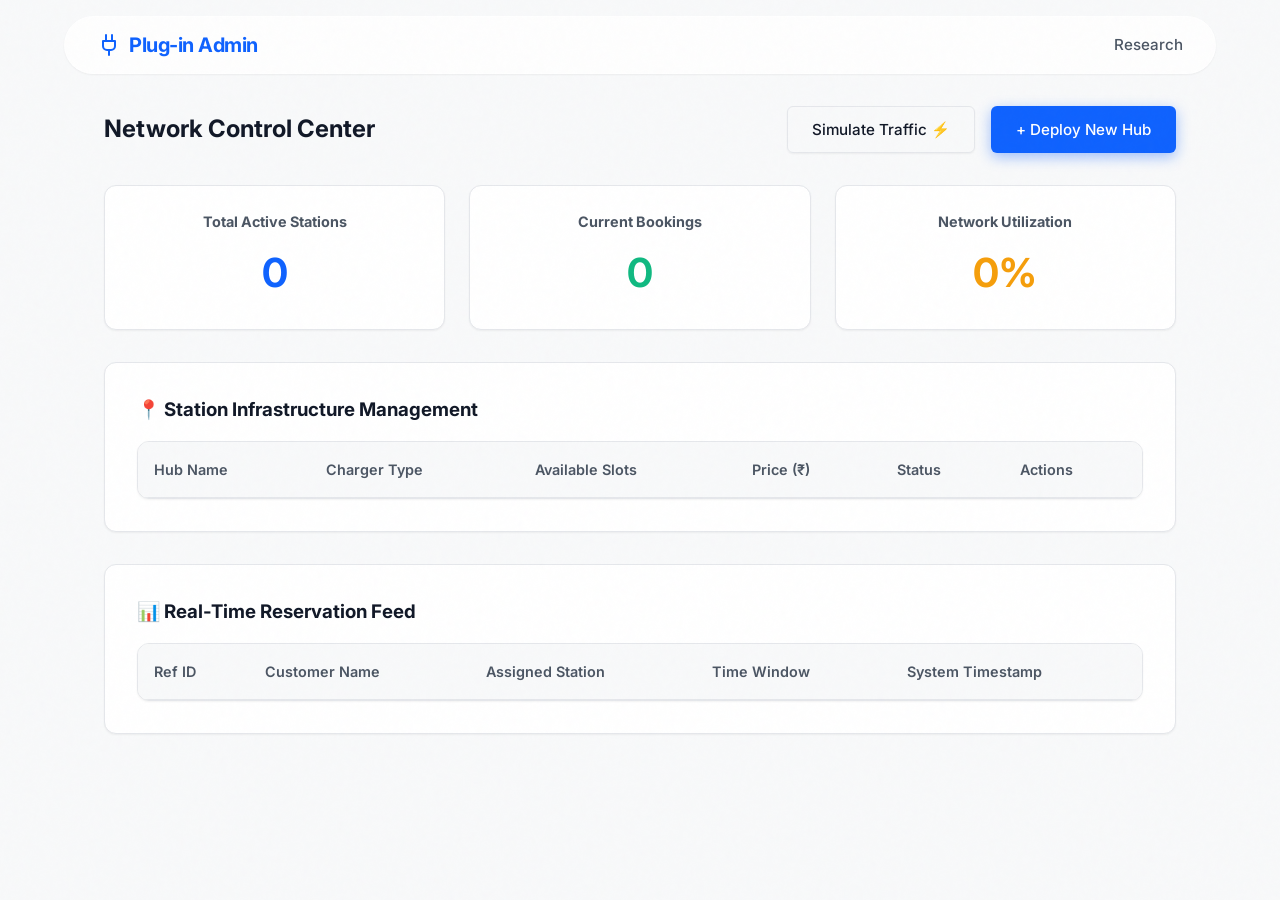
==== frontend/admin.html @ 29a3dc93 "Complete branding overhaul to Plug-in, added safe range check, and fixed booking logic" ====
<!DOCTYPE html>
<html lang="en">
<head>
    <meta charset="UTF-8">
    <meta name="viewport" content="width=device-width, initial-scale=1.0">
    <title>Admin Dashboard | Plug-in</title>
    <link rel="icon" href="data:image/svg+xml,<svg xmlns=%22http://www.w3.org/2000/svg%22 viewBox=%220 0 24 24%22 fill=%22none%22 stroke=%22currentColor%22 stroke-width=%222%22 stroke-linecap=%22round%22 stroke-linejoin=%22round%22><path d=%22M12 22v-5%22/><path d=%22M9 8V2%22/><path d=%22M15 8V2%22/><path d=%22M18 8v5a4 4 0 0 1-4 4h-4a4 4 0 0 1-4-4V8Z%22/></svg>">
    <link rel="stylesheet" href="style.css">
</head>
<body style="background-color: var(--background-color);">
    <div id="page-loader">
        <div class="spinner"></div>
    </div>

    <nav style="margin-bottom: 2rem;">
        <a href="index.html" class="logo">
            <svg width="24" height="24" viewBox="0 0 24 24" fill="none" stroke="currentColor" stroke-width="2" stroke-linecap="round" stroke-linejoin="round">
                <path d="M12 22v-5"/><path d="M9 8V2"/><path d="M15 8V2"/><path d="M18 8v5a4 4 0 0 1-4 4h-4a4 4 0 0 1-4-4V8Z"/>
            </svg>
            Plug-in Admin
        </a>
        <div class="nav-links">
            <a href="research.html">Research</a>
        </div>
    </nav>

    <main class="container fade-up" style="padding-top: 0;">
        <div class="controls-bar">
            <h2>Network Control Center</h2>
            <div style="display: flex; gap: 1rem;">
                <button class="btn btn-secondary" onclick="simulateTraffic()">Simulate Traffic ⚡</button>
                <button class="btn" onclick="openAddStationModal()">+ Deploy New Hub</button>
            </div>
        </div>

        <!-- Dashboard Stats -->
        <div class="card-grid mb-2">
            <div class="admin-card" style="padding: 1.5rem; text-align: center; margin-bottom: 0;">
                <h4 style="color: var(--text-secondary); font-size: 0.9rem; margin-bottom: 0.5rem;">Total Active Stations</h4>
                <div style="font-size: 2.5rem; font-weight: 700; color: var(--primary-color);" id="stat-stations">0</div>
            </div>
            <div class="admin-card" style="padding: 1.5rem; text-align: center; margin-bottom: 0;">
                <h4 style="color: var(--text-secondary); font-size: 0.9rem; margin-bottom: 0.5rem;">Current Bookings</h4>
                <div style="font-size: 2.5rem; font-weight: 700; color: var(--success-color);" id="stat-bookings">0</div>
            </div>
            <div class="admin-card" style="padding: 1.5rem; text-align: center; margin-bottom: 0;">
                <h4 style="color: var(--text-secondary); font-size: 0.9rem; margin-bottom: 0.5rem;">Network Utilization</h4>
                <div style="font-size: 2.5rem; font-weight: 700; color: var(--warning-color);" id="stat-utilization">0%</div>
            </div>
        </div>

        <div class="admin-card">
            <h3 style="margin-bottom: 1rem; display: flex; align-items: center; gap: 0.5rem;">📍 Station Infrastructure Management</h3>
            <div class="table-container">
                <table id="admin-stations-table">
                    <thead>
                        <tr>
                            <th>Hub Name</th>
                            <th>Charger Type</th>
                            <th>Available Slots</th>
                            <th>Price (₹)</th>
                            <th>Status</th>
                            <th>Actions</th>
                        </tr>
                    </thead>
                    <tbody id="admin-stations-body">
                        <!-- Populated by JS -->
                    </tbody>
                </table>
            </div>
        </div>
        
        <div class="admin-card">
            <h3 style="margin-bottom: 1rem; display: flex; align-items: center; gap: 0.5rem;">📊 Real-Time Reservation Feed</h3>
            <div class="table-container">
                <table id="admin-bookings-table">
                    <thead>
                        <tr>
                            <th>Ref ID</th>
                            <th>Customer Name</th>
                            <th>Assigned Station</th>
                            <th>Time Window</th>
                            <th>System Timestamp</th>
                        </tr>
                    </thead>
                    <tbody id="admin-bookings-body">
                        <!-- Populated by JS -->
                    </tbody>
                </table>
            </div>
        </div>
    </main>

    <!-- Add Station Modal -->
    <div class="modal-overlay" id="add-station-modal">
        <div class="modal">
            <div class="modal-header">
                <h3 class="modal-title">Deploy New Hub</h3>
                <button class="close-btn" onclick="closeModal('add-station-modal')">&times;</button>
            </div>
            <form id="add-station-form" onsubmit="addStation(event)">
                <div class="form-group"><input type="text" id="s-name" class="form-control" placeholder="Station Name" required></div>
                <div class="form-group"><input type="text" id="s-address" class="form-control" placeholder="Physical Address" required></div>
                <div style="display: flex; gap: 1rem;">
                    <div class="form-group"><input type="number" step="any" id="s-lat" class="form-control" placeholder="Latitude (e.g. 23.23)" required></div>
                    <div class="form-group"><input type="number" step="any" id="s-lng" class="form-control" placeholder="Longitude (e.g. 77.43)" required></div>
                    <div class="form-group"><input type="number" id="s-slots" class="form-control" placeholder="Total Slots" required></div>
                </div>
                <div style="display: flex; gap: 1rem;">
                    <div class="form-group">
                        <select id="s-type" class="form-control" required>
                            <option value="">Select Charger Type...</option>
                            <option value="DC Fast Charging (50kW)">DC Fast Charging (50kW)</option>
                            <option value="DC Ultra-Fast (150kW)">DC Ultra-Fast (150kW)</option>
                            <option value="Level 2 AC (22kW)">Level 2 AC (22kW)</option>
                        </select>
                    </div>
                    <div class="form-group"><input type="number" step="any" id="s-price" class="form-control" placeholder="Price/kWh (₹)" required></div>
                </div>
                <button type="submit" class="btn" style="width: 100%;">Initialize Station</button>
            </form>
        </div>
    </div>

    <!-- Update Slots Modal -->
    <div class="modal-overlay" id="update-slots-modal">
        <div class="modal">
            <div class="modal-header">
                <h3 class="modal-title">Manual Override: Slots</h3>
                <button class="close-btn" onclick="closeModal('update-slots-modal')">&times;</button>
            </div>
            <form onsubmit="updateSlots(event)">
                <input type="hidden" id="u-id">
                <div class="form-group">
                    <label class="form-label">Available Slots</label>
                    <input type="number" id="u-slots" class="form-control" required>
                </div>
                <button type="submit" class="btn" style="width: 100%;">Sync to Network</button>
            </form>
        </div>
    </div>

    <script src="script.js"></script>
    <script>
        let globalStations = [];

        document.addEventListener('DOMContentLoaded', () => {
            loadAdminData();
        });

        async function loadAdminData() {
            try {
                // Load Stations
                const sRes = await fetch(`${API_BASE_URL}/stations`);
                const sData = await sRes.json();
                globalStations = sData.data;
                renderAdminStations(globalStations);

                // Load Bookings
                const bRes = await fetch(`${API_BASE_URL}/bookings`);
                const bData = await bRes.json();
                renderAdminBookings(bData.data);
                
                // Update Stats
                updateDashboardStats(globalStations, bData.data);
            } catch (error) {
                console.error(error);
            }
        }

        function updateDashboardStats(stations, bookings) {
            document.getElementById('stat-stations').innerText = stations.length;
            document.getElementById('stat-bookings').innerText = bookings.length;
            
            let totalSlots = 0;
            let occupiedSlots = bookings.length; // rough proxy for demo
            
            stations.forEach(s => { totalSlots += (s.slots_available + 2); }); // fake total capacity
            
            if (totalSlots > 0) {
                const util = Math.min(100, Math.round((occupiedSlots / totalSlots) * 100));
                document.getElementById('stat-utilization').innerText = `${util}%`;
            }
        }

        function renderAdminStations(stations) {
            const tbody = document.getElementById('admin-stations-body');
            tbody.innerHTML = '';
            stations.forEach(s => {
                let statusBadge = s.slots_available > 0 ? '<span class="tag tag-success">Online</span>' : '<span class="tag tag-error">Congested</span>';
                
                tbody.innerHTML += `
                    <tr>
                        <td style="font-weight:600;">${s.name}</td>
                        <td><span style="font-size:0.85rem; color:var(--text-secondary);">${s.type}</span></td>
                        <td><span class="tag ${s.slots_available > 0 ? 'tag-success' : 'tag-error'}">${s.slots_available} Slots</span></td>
                        <td>₹${s.price_per_kwh}</td>
                        <td>${statusBadge}</td>
                        <td>
                            <button class="btn-outline" style="padding: 0.2rem 0.5rem; font-size: 0.8rem; margin-right: 0.5rem;" onclick="openUpdateModal('${s._id}', ${s.slots_available})">Edit</button>
                            <button class="btn-outline" style="color: var(--error-color); border-color: var(--error-color); padding: 0.2rem 0.5rem; font-size: 0.8rem;" onclick="deleteStation('${s._id}')">Remove</button>
                        </td>
                    </tr>
                `;
            });
        }

        function renderAdminBookings(bookings) {
            const tbody = document.getElementById('admin-bookings-body');
            tbody.innerHTML = '';
            
            if (bookings.length === 0) {
                tbody.innerHTML = '<tr><td colspan="5" class="text-center" style="padding: 2rem; color: var(--text-secondary);">No active bookings on the network.</td></tr>';
                return;
            }
            
            bookings.reverse().forEach(b => {
                tbody.innerHTML += `
                    <tr>
                        <td style="font-family: monospace; color: var(--primary-color);">${b._id.substring(0,8).toUpperCase()}</td>
                        <td style="font-weight: 500;">${b.user_name}</td>
                        <td>${b.station_name}</td>
                        <td><span class="tag tag-warning">${b.time_slot}</span></td>
                        <td style="color: var(--text-secondary); font-size: 0.8rem;">${b.booking_date || 'Just now'}</td>
                    </tr>
                `;
            });
        }

        function openAddStationModal() {
            document.getElementById('add-station-modal').classList.add('active');
        }

        function openUpdateModal(id, slots) {
            document.getElementById('u-id').value = id;
            document.getElementById('u-slots').value = slots;
            document.getElementById('update-slots-modal').classList.add('active');
        }

        async function addStation(e) {
            e.preventDefault();
            const btn = e.target.querySelector('button[type="submit"]');
            btn.innerText = "Deploying...";
            
            const payload = {
                name: document.getElementById('s-name').value,
                address: document.getElementById('s-address').value,
                lat: parseFloat(document.getElementById('s-lat').value),
                lng: parseFloat(document.getElementById('s-lng').value),
                slots_available: parseInt(document.getElementById('s-slots').value),
                type: document.getElementById('s-type').value,
                price_per_kwh: parseFloat(document.getElementById('s-price').value)
            };

            await fetch(`${API_BASE_URL}/stations`, {
                method: 'POST',
                headers: { 'Content-Type': 'application/json' },
                body: JSON.stringify(payload)
            });
            
            btn.innerText = "Initialize Station";
            closeModal('add-station-modal');
            document.getElementById('add-station-form').reset();
            loadAdminData();
        }

        async function deleteStation(id) {
            if(!confirm("CRITICAL: Decommission this station from the network?")) return;
            await fetch(`${API_BASE_URL}/stations/${id}`, { method: 'DELETE' });
            loadAdminData();
        }

        async function updateSlots(e) {
            e.preventDefault();
            const id = document.getElementById('u-id').value;
            const slots = document.getElementById('u-slots').value;
            await fetch(`${API_BASE_URL}/stations/${id}/slots`, {
                method: 'PUT',
                headers: { 'Content-Type': 'application/json' },
                body: JSON.stringify({ slots_available: slots })
            });
            closeModal('update-slots-modal');
            loadAdminData();
        }
        
        // Fun hackathon demo feature
        async function simulateTraffic() {
            if(!confirm("This will randomly decrease slots to simulate live network traffic. Proceed?")) return;
            
            if(globalStations.length === 0) return;
            
            // Pick a random station that has slots
            const availableStations = globalStations.filter(s => s.slots_available > 0);
            if(availableStations.length === 0) {
                alert("All stations are currently full!");
                return;
            }
            
            const randomStation = availableStations[Math.floor(Math.random() * availableStations.length)];
            const newSlots = randomStation.slots_available - 1;
            
            await fetch(`${API_BASE_URL}/stations/${randomStation._id}/slots`, {
                method: 'PUT',
                headers: { 'Content-Type': 'application/json' },
                body: JSON.stringify({ slots_available: newSlots })
            });
            
            alert(`Simulated 1 vehicle arriving at ${randomStation.name}.`);
            loadAdminData();
        }
    </script>
</body>
</html>
---- frontend/style.css ----
@import url('https://fonts.googleapis.com/css2?family=Inter:wght@300;400;500;600;700&display=swap');

:root {
    --primary-color: #0F62FE; /* IBM Blue / Trustworthy Blue */
    --primary-hover: #0353E9;
    --secondary-color: #001D6C;
    --background-color: #F8F9FA;
    --surface-color: #FFFFFF;
    --text-primary: #111827;
    --text-secondary: #4B5563;
    --border-color: #E5E7EB;
    --success-color: #10B981;
    --warning-color: #F59E0B;
    --error-color: #EF4444;
    --radius-sm: 6px;
    --radius-md: 12px;
    --radius-lg: 20px;
    --shadow-sm: 0 1px 2px rgba(0,0,0,0.05);
    --shadow-md: 0 4px 6px -1px rgba(0,0,0,0.1), 0 2px 4px -1px rgba(0,0,0,0.06);
    --shadow-lg: 0 10px 15px -3px rgba(0,0,0,0.1), 0 4px 6px -2px rgba(0,0,0,0.05);
}

* {
    margin: 0;
    padding: 0;
    box-sizing: border-box;
    font-family: 'Inter', sans-serif;
}

body {
    background-color: var(--background-color);
    color: var(--text-primary);
    line-height: 1.6;
    -webkit-font-smoothing: antialiased;
    position: relative;
}

/* Subtle grain texture overlay */
body::before {
    content: "";
    position: fixed;
    top: 0; left: 0; width: 100vw; height: 100vh;
    background-image: url("data:image/svg+xml,%3Csvg viewBox='0 0 200 200' xmlns='http://www.w3.org/2000/svg'%3E%3Cfilter id='noiseFilter'%3E%3CfeTurbulence type='fractalNoise' baseFrequency='0.65' numOctaves='3' stitchTiles='stitch'/%3E%3C/filter%3E%3Crect width='100%25' height='100%25' filter='url(%23noiseFilter)'/%3E%3C/svg%3E");
    opacity: 0.02;
    pointer-events: none;
    z-index: 9999;
}

/* Premium Loading Screen */
#page-loader {
    position: fixed;
    top: 0; left: 0; width: 100%; height: 100%;
    background-color: var(--surface-color);
    z-index: 10000;
    display: flex;
    flex-direction: column;
    justify-content: center;
    align-items: center;
    transition: opacity 0.8s ease, visibility 0.8s ease;
}

#page-loader.hidden {
    opacity: 0;
    visibility: hidden;
}

.spinner {
    width: 40px;
    height: 40px;
    border: 3px solid rgba(15, 98, 254, 0.2);
    border-radius: 50%;
    border-top-color: var(--primary-color);
    animation: spin 1s ease-in-out infinite;
    margin-bottom: 1rem;
}

@keyframes spin {
    to { transform: rotate(360deg); }
}

/* Scroll Animations */
.fade-up {
    opacity: 0;
    transform: translateY(20px);
    transition: opacity 0.8s cubic-bezier(0.16, 1, 0.3, 1), transform 0.8s cubic-bezier(0.16, 1, 0.3, 1);
}

.fade-up.visible {
    opacity: 1;
    transform: translateY(0);
}

/* Floating Navbar */
nav {
    background-color: rgba(255, 255, 255, 0.8);
    backdrop-filter: blur(12px);
    -webkit-backdrop-filter: blur(12px);
    border: 1px solid rgba(255, 255, 255, 0.5);
    box-shadow: var(--shadow-sm);
    padding: 0.75rem 2rem;
    display: flex;
    justify-content: space-between;
    align-items: center;
    position: sticky;
    top: 1rem;
    z-index: 100;
    width: 90%;
    max-width: 1200px;
    margin: 1rem auto;
    border-radius: 100px; /* Floating pill shape */
    transition: all 0.3s ease;
}

nav:hover {
    box-shadow: var(--shadow-md);
}

.logo {
    font-size: 1.25rem;
    font-weight: 700;
    color: var(--primary-color);
    text-decoration: none;
    display: flex;
    align-items: center;
    gap: 0.5rem;
    letter-spacing: -0.5px;
}

.nav-links {
    display: flex;
    gap: 2rem;
}

.nav-links a {
    text-decoration: none;
    color: var(--text-secondary);
    font-weight: 500;
    font-size: 0.95rem;
    transition: color 0.2s ease;
    position: relative;
}

.nav-links a::after {
    content: '';
    position: absolute;
    bottom: -4px;
    left: 0;
    width: 0;
    height: 2px;
    background-color: var(--primary-color);
    transition: width 0.3s ease;
}

.nav-links a:hover::after, .nav-links a.active::after {
    width: 100%;
}

.nav-links a:hover, .nav-links a.active {
    color: var(--text-primary);
}

/* Hero Section */
.hero {
    padding: 8rem 5% 6rem;
    text-align: center;
    background: radial-gradient(circle at top center, #FFFFFF 0%, var(--background-color) 100%);
    border-bottom: 1px solid var(--border-color);
}

.hero h1 {
    font-size: 3.5rem;
    font-weight: 700;
    margin-bottom: 1.5rem;
    color: var(--text-primary);
    letter-spacing: -1px;
    line-height: 1.1;
}

.hero p {
    font-size: 1.125rem;
    color: var(--text-secondary);
    max-width: 600px;
    margin: 0 auto 2.5rem;
}

.btn {
    display: inline-flex;
    align-items: center;
    justify-content: center;
    gap: 0.5rem;
    padding: 0.8rem 1.5rem;
    background-color: var(--primary-color);
    color: white;
    text-decoration: none;
    border-radius: var(--radius-sm);
    font-weight: 500;
    font-size: 0.95rem;
    border: 1px solid transparent;
    cursor: pointer;
    transition: all 0.3s cubic-bezier(0.4, 0, 0.2, 1);
    box-shadow: 0 4px 14px 0 rgba(15, 98, 254, 0.39);
}

.btn:hover {
    background-color: var(--primary-hover);
    transform: translateY(-2px);
    box-shadow: 0 6px 20px rgba(15, 98, 254, 0.23);
}

.btn:active {
    transform: translateY(0);
}

.btn-secondary {
    background-color: transparent;
    color: var(--text-primary);
    border: 1px solid var(--border-color);
    margin-left: 1rem;
    box-shadow: var(--shadow-sm);
}

.btn-secondary:hover {
    background-color: var(--surface-color);
    border-color: #D1D5DB;
    box-shadow: var(--shadow-md);
    transform: translateY(-2px);
}

/* Container */
.container {
    max-width: 1200px;
    margin: 0 auto;
    padding: 4rem 5%;
}

/* Filters & Actions */
.controls-bar {
    display: flex;
    justify-content: space-between;
    align-items: center;
    margin-bottom: 2rem;
    flex-wrap: wrap;
    gap: 1rem;
}

.filters {
    display: flex;
    gap: 0.75rem;
}

.filter-pill {
    padding: 0.5rem 1rem;
    background: var(--surface-color);
    border: 1px solid var(--border-color);
    border-radius: 100px;
    font-size: 0.875rem;
    font-weight: 500;
    color: var(--text-secondary);
    cursor: pointer;
    transition: all 0.2s ease;
}

.filter-pill:hover, .filter-pill.active {
    background: var(--primary-color);
    color: white;
    border-color: var(--primary-color);
}

/* Stations Layout */
.stations-layout {
    display: grid;
    grid-template-columns: 1fr 1fr;
    gap: 2rem;
}

.map-wrapper {
    position: relative;
    height: 600px;
    border-radius: var(--radius-md);
    overflow: hidden;
    box-shadow: var(--shadow-md);
    border: 1px solid var(--border-color);
    background: var(--surface-color);
}

#map {
    width: 100%;
    height: 100%;
    z-index: 1; /* Leaflet needs z-index check */
}

.location-btn {
    position: absolute;
    top: 20px;
    right: 20px;
    z-index: 400; /* Above Leaflet map */
    background: white;
    border: none;
    border-radius: 50%;
    width: 40px; height: 40px;
    box-shadow: var(--shadow-md);
    cursor: pointer;
    display: flex;
    align-items: center;
    justify-content: center;
    transition: transform 0.2s;
}
.location-btn:hover { transform: scale(1.05); }

.stations-list {
    display: flex;
    flex-direction: column;
    gap: 1rem;
    max-height: 600px;
    overflow-y: auto;
    padding-right: 0.5rem;
}

.stations-list::-webkit-scrollbar {
    width: 6px;
}
.stations-list::-webkit-scrollbar-thumb {
    background: #CBD5E1;
    border-radius: 10px;
}

/* Station Card */
.station-card {
    flex-shrink: 0;
    background-color: var(--surface-color);
    padding: 1.5rem;
    border-radius: var(--radius-md);
    border: 1px solid var(--border-color);
    transition: all 0.3s cubic-bezier(0.4, 0, 0.2, 1);
    position: relative;
    overflow: hidden;
}

.station-card:hover {
    transform: translateY(-4px);
    box-shadow: var(--shadow-lg);
    border-color: #D1D5DB;
}

.station-header {
    display: flex;
    justify-content: space-between;
    align-items: flex-start;
    margin-bottom: 1.25rem;
}

.station-name {
    font-size: 1.125rem;
    font-weight: 600;
    color: var(--text-primary);
}

.station-distance {
    font-size: 0.8rem;
    color: var(--text-secondary);
    background-color: var(--background-color);
    padding: 0.25rem 0.5rem;
    border-radius: var(--radius-sm);
    font-weight: 500;
}

.station-details {
    display: grid;
    grid-template-columns: 1fr 1fr;
    gap: 0.75rem;
    margin-bottom: 1.5rem;
    font-size: 0.875rem;
    color: var(--text-secondary);
}

.detail-item {
    display: flex;
    align-items: center;
    gap: 0.5rem;
}

.tag {
    display: inline-block;
    padding: 0.25rem 0.6rem;
    border-radius: 100px;
    font-size: 0.75rem;
    font-weight: 600;
}

.tag-success { background-color: rgba(16, 185, 129, 0.1); color: var(--success-color); }
.tag-warning { background-color: rgba(245, 158, 11, 0.1); color: var(--warning-color); }
.tag-error { background-color: rgba(239, 68, 68, 0.1); color: var(--error-color); }

.card-actions {
    display: flex;
    gap: 0.5rem;
}

.btn-outline {
    background: transparent;
    border: 1px solid var(--border-color);
    color: var(--text-primary);
    padding: 0.5rem 1rem;
    border-radius: var(--radius-sm);
    cursor: pointer;
    font-weight: 500;
    font-size: 0.9rem;
    transition: all 0.2s;
    flex: 1;
    text-align: center;
    text-decoration: none;
}
.btn-outline:hover { background: var(--background-color); }

/* Forms */
.form-group {
    margin-bottom: 1.25rem;
}

.form-label {
    display: block;
    margin-bottom: 0.5rem;
    font-weight: 500;
    font-size: 0.9rem;
    color: var(--text-primary);
}

.form-control {
    width: 100%;
    padding: 0.75rem 1rem;
    border: 1px solid var(--border-color);
    border-radius: var(--radius-sm);
    font-size: 0.95rem;
    transition: all 0.2s ease;
    background: var(--surface-color);
}

.form-control:focus {
    outline: none;
    border-color: var(--primary-color);
    box-shadow: 0 0 0 3px rgba(15, 98, 254, 0.1);
}

/* Modals */
.modal-overlay {
    position: fixed;
    top: 0; left: 0; right: 0; bottom: 0;
    background-color: rgba(17, 24, 39, 0.4);
    backdrop-filter: blur(4px);
    display: flex;
    justify-content: center;
    align-items: center;
    z-index: 1000;
    opacity: 0;
    pointer-events: none;
    transition: opacity 0.3s ease;
}

.modal-overlay.active {
    opacity: 1;
    pointer-events: auto;
}

.modal {
    background-color: var(--surface-color);
    padding: 2rem;
    border-radius: var(--radius-md);
    width: 100%;
    max-width: 480px;
    max-height: 90vh;
    overflow-y: auto;
    box-shadow: var(--shadow-lg);
    transform: scale(0.95) translateY(10px);
    transition: transform 0.3s cubic-bezier(0.16, 1, 0.3, 1);
}

.modal-overlay.active .modal {
    transform: scale(1) translateY(0);
}

.modal-header {
    display: flex;
    justify-content: space-between;
    align-items: center;
    margin-bottom: 1.5rem;
}

.modal-title {
    font-size: 1.25rem;
    font-weight: 600;
}

.close-btn {
    background: none;
    border: none;
    font-size: 1.5rem;
    cursor: pointer;
    color: var(--text-secondary);
    transition: color 0.2s;
}
.close-btn:hover { color: var(--text-primary); }

/* Research & Admin Cards */
.card-grid {
    display: grid;
    grid-template-columns: repeat(auto-fit, minmax(300px, 1fr));
    gap: 1.5rem;
}

.research-card, .admin-card {
    background-color: var(--surface-color);
    padding: 2rem;
    border-radius: var(--radius-md);
    border: 1px solid var(--border-color);
    margin-bottom: 2rem;
    box-shadow: var(--shadow-sm);
    transition: transform 0.3s;
}

.research-card:hover { transform: translateY(-2px); box-shadow: var(--shadow-md); }

.research-card h2 { margin-bottom: 1rem; font-size: 1.5rem; }
.research-list li { margin-bottom: 0.75rem; color: var(--text-secondary); }
.research-list strong { color: var(--text-primary); font-weight: 600; }

/* Tables */
.table-container {
    overflow-x: auto;
    background: var(--surface-color);
    border-radius: var(--radius-md);
    border: 1px solid var(--border-color);
    box-shadow: var(--shadow-sm);
}

table {
    width: 100%;
    border-collapse: collapse;
}

th, td {
    padding: 1rem;
    text-align: left;
    border-bottom: 1px solid var(--border-color);
    font-size: 0.9rem;
}

th {
    background-color: var(--background-color);
    font-weight: 600;
    color: var(--text-secondary);
}

tr:last-child td { border-bottom: none; }
tr:hover td { background-color: rgba(248, 249, 250, 0.5); }

/* Dummy Live Activity */
.live-activity {
    display: flex;
    align-items: center;
    gap: 0.5rem;
    font-size: 0.8rem;
    color: var(--text-secondary);
    margin-top: 0.5rem;
}

.pulse-dot {
    width: 8px; height: 8px;
    background-color: var(--success-color);
    border-radius: 50%;
    animation: pulse 2s infinite;
}

@keyframes pulse {
    0% { box-shadow: 0 0 0 0 rgba(16, 185, 129, 0.4); }
    70% { box-shadow: 0 0 0 6px rgba(16, 185, 129, 0); }
    100% { box-shadow: 0 0 0 0 rgba(16, 185, 129, 0); }
}

/* Utility */
.text-center { text-align: center; }
.mt-2 { margin-top: 2rem; }
.mb-2 { margin-bottom: 2rem; }

@media (max-width: 768px) {
    .stations-layout { grid-template-columns: 1fr; }
    .map-wrapper { height: 300px; order: -1; }
    nav { width: 95%; padding: 0.75rem 1rem; flex-direction: column; gap: 1rem; border-radius: var(--radius-lg); }
    .nav-links { gap: 1rem; flex-wrap: wrap; justify-content: center; }
    .hero h1 { font-size: 2.5rem; }
}
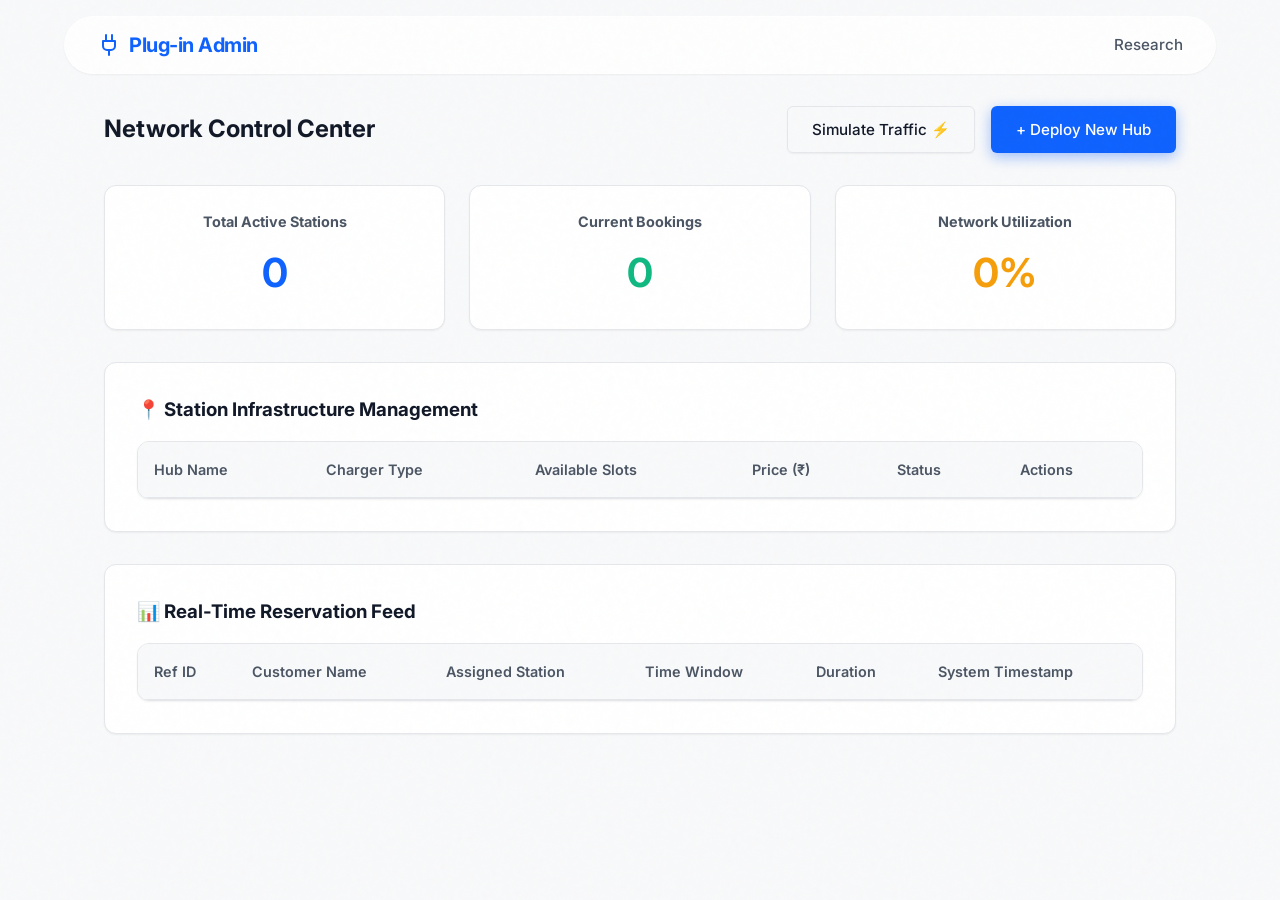
==== commit b8d73445: "Refine functionality and UI for deployment" ====
--- a/frontend/admin.html
+++ b/frontend/admin.html
@@ -1,12 +1,15 @@
 <!DOCTYPE html>
 <html lang="en">
+
 <head>
     <meta charset="UTF-8">
     <meta name="viewport" content="width=device-width, initial-scale=1.0">
     <title>Admin Dashboard | Plug-in</title>
-    <link rel="icon" href="data:image/svg+xml,<svg xmlns=%22http://www.w3.org/2000/svg%22 viewBox=%220 0 24 24%22 fill=%22none%22 stroke=%22currentColor%22 stroke-width=%222%22 stroke-linecap=%22round%22 stroke-linejoin=%22round%22><path d=%22M12 22v-5%22/><path d=%22M9 8V2%22/><path d=%22M15 8V2%22/><path d=%22M18 8v5a4 4 0 0 1-4 4h-4a4 4 0 0 1-4-4V8Z%22/></svg>">
+    <link rel="icon"
+        href="data:image/svg+xml,<svg xmlns=%22http://www.w3.org/2000/svg%22 viewBox=%220 0 24 24%22 fill=%22none%22 stroke=%22currentColor%22 stroke-width=%222%22 stroke-linecap=%22round%22 stroke-linejoin=%22round%22><path d=%22M12 22v-5%22/><path d=%22M9 8V2%22/><path d=%22M15 8V2%22/><path d=%22M18 8v5a4 4 0 0 1-4 4h-4a4 4 0 0 1-4-4V8Z%22/></svg>">
     <link rel="stylesheet" href="style.css">
 </head>
+
 <body style="background-color: var(--background-color);">
     <div id="page-loader">
         <div class="spinner"></div>
@@ -14,8 +17,12 @@
 
     <nav style="margin-bottom: 2rem;">
         <a href="index.html" class="logo">
-            <svg width="24" height="24" viewBox="0 0 24 24" fill="none" stroke="currentColor" stroke-width="2" stroke-linecap="round" stroke-linejoin="round">
-                <path d="M12 22v-5"/><path d="M9 8V2"/><path d="M15 8V2"/><path d="M18 8v5a4 4 0 0 1-4 4h-4a4 4 0 0 1-4-4V8Z"/>
+            <svg width="24" height="24" viewBox="0 0 24 24" fill="none" stroke="currentColor" stroke-width="2"
+                stroke-linecap="round" stroke-linejoin="round">
+                <path d="M12 22v-5" />
+                <path d="M9 8V2" />
+                <path d="M15 8V2" />
+                <path d="M18 8v5a4 4 0 0 1-4 4h-4a4 4 0 0 1-4-4V8Z" />
             </svg>
             Plug-in Admin
         </a>
@@ -36,21 +43,28 @@
         <!-- Dashboard Stats -->
         <div class="card-grid mb-2">
             <div class="admin-card" style="padding: 1.5rem; text-align: center; margin-bottom: 0;">
-                <h4 style="color: var(--text-secondary); font-size: 0.9rem; margin-bottom: 0.5rem;">Total Active Stations</h4>
-                <div style="font-size: 2.5rem; font-weight: 700; color: var(--primary-color);" id="stat-stations">0</div>
+                <h4 style="color: var(--text-secondary); font-size: 0.9rem; margin-bottom: 0.5rem;">Total Active
+                    Stations</h4>
+                <div style="font-size: 2.5rem; font-weight: 700; color: var(--primary-color);" id="stat-stations">0
+                </div>
             </div>
             <div class="admin-card" style="padding: 1.5rem; text-align: center; margin-bottom: 0;">
-                <h4 style="color: var(--text-secondary); font-size: 0.9rem; margin-bottom: 0.5rem;">Current Bookings</h4>
-                <div style="font-size: 2.5rem; font-weight: 700; color: var(--success-color);" id="stat-bookings">0</div>
+                <h4 style="color: var(--text-secondary); font-size: 0.9rem; margin-bottom: 0.5rem;">Current Bookings
+                </h4>
+                <div style="font-size: 2.5rem; font-weight: 700; color: var(--success-color);" id="stat-bookings">0
+                </div>
             </div>
             <div class="admin-card" style="padding: 1.5rem; text-align: center; margin-bottom: 0;">
-                <h4 style="color: var(--text-secondary); font-size: 0.9rem; margin-bottom: 0.5rem;">Network Utilization</h4>
-                <div style="font-size: 2.5rem; font-weight: 700; color: var(--warning-color);" id="stat-utilization">0%</div>
+                <h4 style="color: var(--text-secondary); font-size: 0.9rem; margin-bottom: 0.5rem;">Network Utilization
+                </h4>
+                <div style="font-size: 2.5rem; font-weight: 700; color: var(--warning-color);" id="stat-utilization">0%
+                </div>
             </div>
         </div>
 
         <div class="admin-card">
-            <h3 style="margin-bottom: 1rem; display: flex; align-items: center; gap: 0.5rem;">📍 Station Infrastructure Management</h3>
+            <h3 style="margin-bottom: 1rem; display: flex; align-items: center; gap: 0.5rem;">📍 Station Infrastructure
+                Management</h3>
             <div class="table-container">
                 <table id="admin-stations-table">
                     <thead>
@@ -69,9 +83,10 @@
                 </table>
             </div>
         </div>
-        
+
         <div class="admin-card">
-            <h3 style="margin-bottom: 1rem; display: flex; align-items: center; gap: 0.5rem;">📊 Real-Time Reservation Feed</h3>
+            <h3 style="margin-bottom: 1rem; display: flex; align-items: center; gap: 0.5rem;">📊 Real-Time Reservation
+                Feed</h3>
             <div class="table-container">
                 <table id="admin-bookings-table">
                     <thead>
@@ -80,6 +95,7 @@
                             <th>Customer Name</th>
                             <th>Assigned Station</th>
                             <th>Time Window</th>
+                            <th>Duration</th>
                             <th>System Timestamp</th>
                         </tr>
                     </thead>
@@ -99,12 +115,17 @@
                 <button class="close-btn" onclick="closeModal('add-station-modal')">&times;</button>
             </div>
             <form id="add-station-form" onsubmit="addStation(event)">
-                <div class="form-group"><input type="text" id="s-name" class="form-control" placeholder="Station Name" required></div>
-                <div class="form-group"><input type="text" id="s-address" class="form-control" placeholder="Physical Address" required></div>
+                <div class="form-group"><input type="text" id="s-name" class="form-control" placeholder="Station Name"
+                        required></div>
+                <div class="form-group"><input type="text" id="s-address" class="form-control"
+                        placeholder="Physical Address" required></div>
                 <div style="display: flex; gap: 1rem;">
-                    <div class="form-group"><input type="number" step="any" id="s-lat" class="form-control" placeholder="Latitude (e.g. 23.23)" required></div>
-                    <div class="form-group"><input type="number" step="any" id="s-lng" class="form-control" placeholder="Longitude (e.g. 77.43)" required></div>
-                    <div class="form-group"><input type="number" id="s-slots" class="form-control" placeholder="Total Slots" required></div>
+                    <div class="form-group"><input type="number" step="any" id="s-lat" class="form-control"
+                            placeholder="Latitude (e.g. 23.23)" required></div>
+                    <div class="form-group"><input type="number" step="any" id="s-lng" class="form-control"
+                            placeholder="Longitude (e.g. 77.43)" required></div>
+                    <div class="form-group"><input type="number" id="s-slots" class="form-control"
+                            placeholder="Total Slots" required></div>
                 </div>
                 <div style="display: flex; gap: 1rem;">
                     <div class="form-group">
@@ -115,7 +136,8 @@
                             <option value="Level 2 AC (22kW)">Level 2 AC (22kW)</option>
                         </select>
                     </div>
-                    <div class="form-group"><input type="number" step="any" id="s-price" class="form-control" placeholder="Price/kWh (₹)" required></div>
+                    <div class="form-group"><input type="number" step="any" id="s-price" class="form-control"
+                            placeholder="Price/kWh (₹)" required></div>
                 </div>
                 <button type="submit" class="btn" style="width: 100%;">Initialize Station</button>
             </form>
@@ -160,7 +182,7 @@
                 const bRes = await fetch(`${API_BASE_URL}/bookings`);
                 const bData = await bRes.json();
                 renderAdminBookings(bData.data);
-                
+
                 // Update Stats
                 updateDashboardStats(globalStations, bData.data);
             } catch (error) {
@@ -171,12 +193,12 @@
         function updateDashboardStats(stations, bookings) {
             document.getElementById('stat-stations').innerText = stations.length;
             document.getElementById('stat-bookings').innerText = bookings.length;
-            
+
             let totalSlots = 0;
             let occupiedSlots = bookings.length; // rough proxy for demo
-            
+
             stations.forEach(s => { totalSlots += (s.slots_available + 2); }); // fake total capacity
-            
+
             if (totalSlots > 0) {
                 const util = Math.min(100, Math.round((occupiedSlots / totalSlots) * 100));
                 document.getElementById('stat-utilization').innerText = `${util}%`;
@@ -188,7 +210,7 @@
             tbody.innerHTML = '';
             stations.forEach(s => {
                 let statusBadge = s.slots_available > 0 ? '<span class="tag tag-success">Online</span>' : '<span class="tag tag-error">Congested</span>';
-                
+
                 tbody.innerHTML += `
                     <tr>
                         <td style="font-weight:600;">${s.name}</td>
@@ -208,19 +230,20 @@
         function renderAdminBookings(bookings) {
             const tbody = document.getElementById('admin-bookings-body');
             tbody.innerHTML = '';
-            
+
             if (bookings.length === 0) {
                 tbody.innerHTML = '<tr><td colspan="5" class="text-center" style="padding: 2rem; color: var(--text-secondary);">No active bookings on the network.</td></tr>';
                 return;
             }
-            
+
             bookings.reverse().forEach(b => {
                 tbody.innerHTML += `
                     <tr>
-                        <td style="font-family: monospace; color: var(--primary-color);">${b._id.substring(0,8).toUpperCase()}</td>
+                        <td style="font-family: monospace; color: var(--primary-color);">${b._id.substring(0, 8).toUpperCase()}</td>
                         <td style="font-weight: 500;">${b.user_name}</td>
                         <td>${b.station_name}</td>
                         <td><span class="tag tag-warning">${b.time_slot}</span></td>
+                        <td>${b.duration ? b.duration + ' Mins' : 'N/A'}</td>
                         <td style="color: var(--text-secondary); font-size: 0.8rem;">${b.booking_date || 'Just now'}</td>
                     </tr>
                 `;
@@ -241,7 +264,7 @@
             e.preventDefault();
             const btn = e.target.querySelector('button[type="submit"]');
             btn.innerText = "Deploying...";
-            
+
             const payload = {
                 name: document.getElementById('s-name').value,
                 address: document.getElementById('s-address').value,
@@ -257,7 +280,7 @@
                 headers: { 'Content-Type': 'application/json' },
                 body: JSON.stringify(payload)
             });
-            
+
             btn.innerText = "Initialize Station";
             closeModal('add-station-modal');
             document.getElementById('add-station-form').reset();
@@ -265,7 +288,7 @@
         }
 
         async function deleteStation(id) {
-            if(!confirm("CRITICAL: Decommission this station from the network?")) return;
+            if (!confirm("CRITICAL: Decommission this station from the network?")) return;
             await fetch(`${API_BASE_URL}/stations/${id}`, { method: 'DELETE' });
             loadAdminData();
         }
@@ -282,32 +305,33 @@
             closeModal('update-slots-modal');
             loadAdminData();
         }
-        
+
         // Fun hackathon demo feature
         async function simulateTraffic() {
-            if(!confirm("This will randomly decrease slots to simulate live network traffic. Proceed?")) return;
-            
-            if(globalStations.length === 0) return;
-            
+            if (!confirm("This will randomly decrease slots to simulate live network traffic. Proceed?")) return;
+
+            if (globalStations.length === 0) return;
+
             // Pick a random station that has slots
             const availableStations = globalStations.filter(s => s.slots_available > 0);
-            if(availableStations.length === 0) {
+            if (availableStations.length === 0) {
                 alert("All stations are currently full!");
                 return;
             }
-            
+
             const randomStation = availableStations[Math.floor(Math.random() * availableStations.length)];
             const newSlots = randomStation.slots_available - 1;
-            
+
             await fetch(`${API_BASE_URL}/stations/${randomStation._id}/slots`, {
                 method: 'PUT',
                 headers: { 'Content-Type': 'application/json' },
                 body: JSON.stringify({ slots_available: newSlots })
             });
-            
+
             alert(`Simulated 1 vehicle arriving at ${randomStation.name}.`);
             loadAdminData();
         }
     </script>
 </body>
-</html>
+
+</html>
